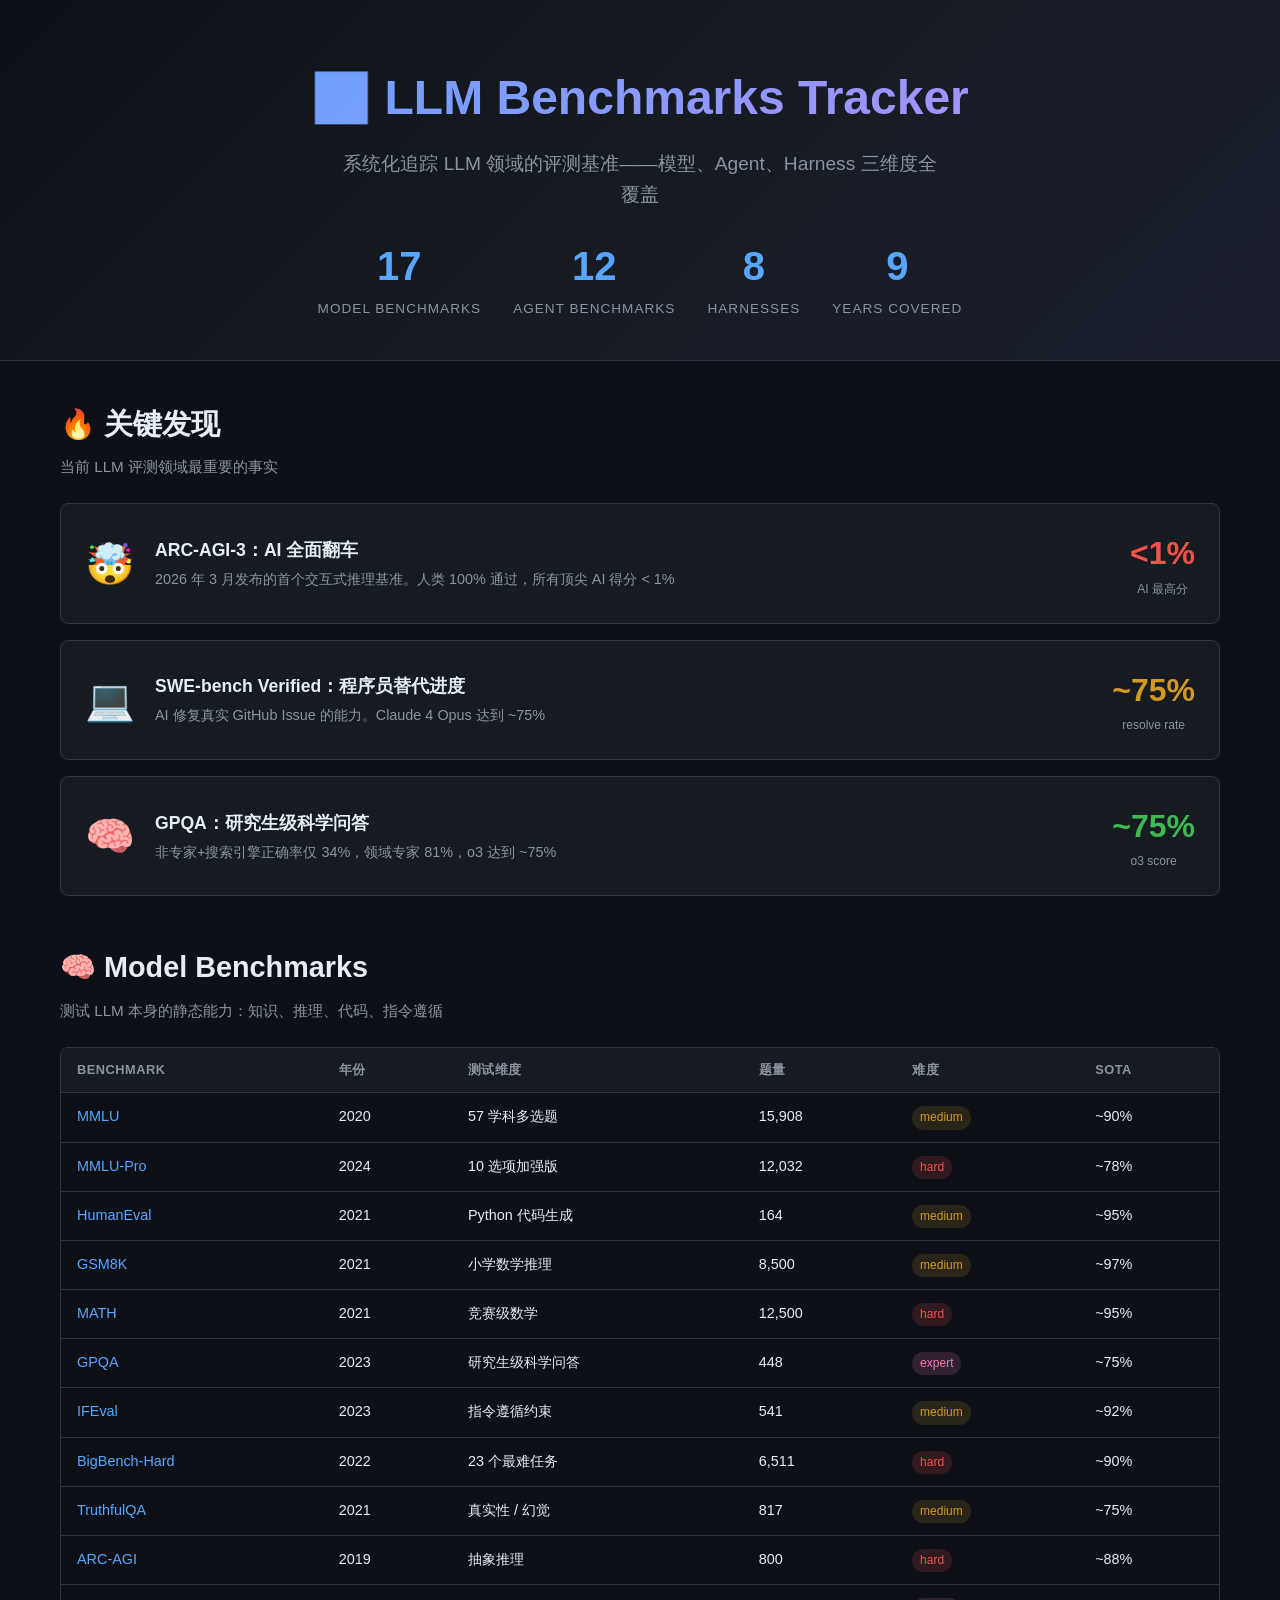
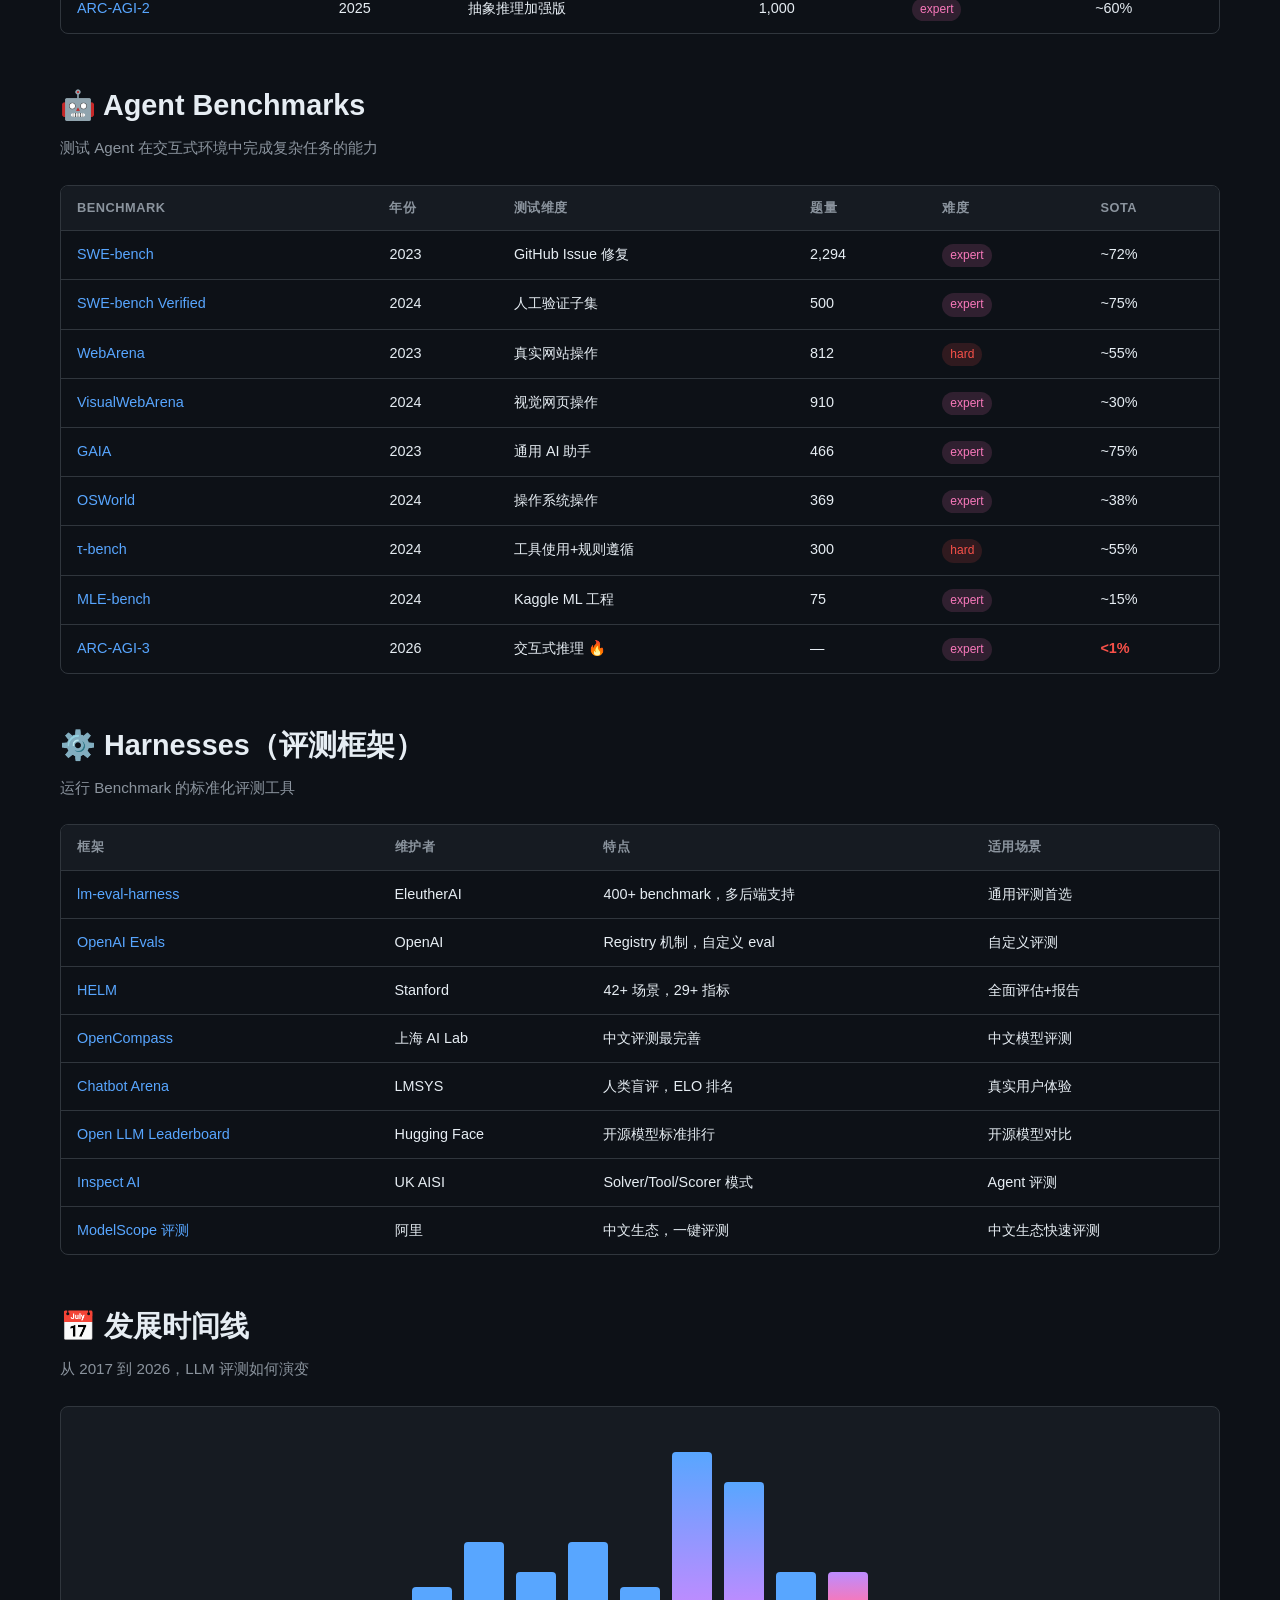
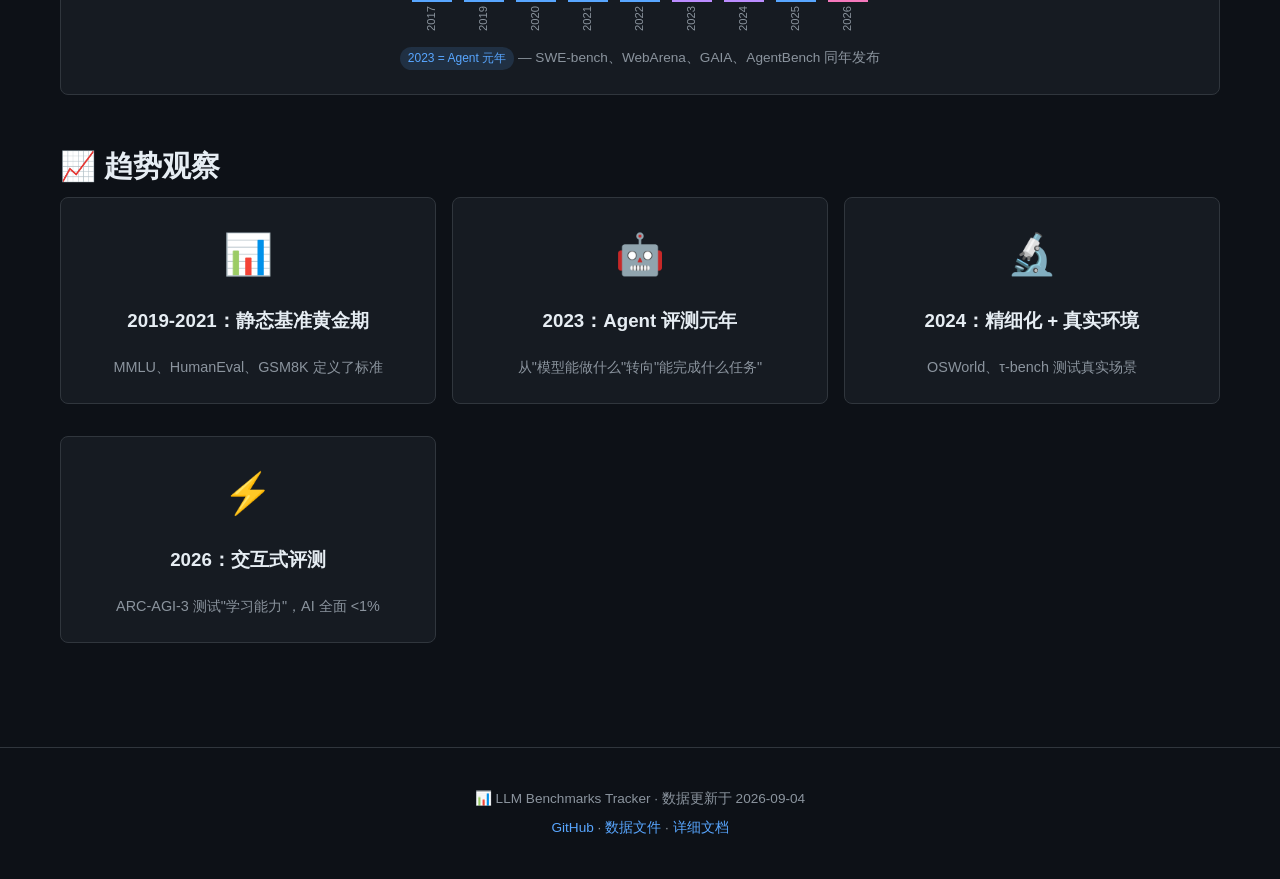
==== index.html @ 13a42ed9 "feat: add beautiful index.html with dark theme UI" ====
<!DOCTYPE html>
<html lang="zh-CN">
<head>
  <meta charset="UTF-8">
  <meta name="viewport" content="width=device-width, initial-scale=1.0">
  <title>LLM Benchmarks Tracker 📊</title>
  <style>
    :root {
      --bg: #0d1117;
      --card: #161b22;
      --border: #30363d;
      --text: #e6edf3;
      --text-secondary: #8b949e;
      --accent: #58a6ff;
      --green: #3fb950;
      --orange: #d29922;
      --red: #f85149;
      --purple: #bc8cff;
      --pink: #f778ba;
    }
    * { margin: 0; padding: 0; box-sizing: border-box; }
    body {
      font-family: -apple-system, BlinkMacSystemFont, 'Segoe UI', 'Noto Sans SC', sans-serif;
      background: var(--bg);
      color: var(--text);
      line-height: 1.6;
    }
    a { color: var(--accent); text-decoration: none; }
    a:hover { text-decoration: underline; }

    /* Header */
    .header {
      text-align: center;
      padding: 60px 20px 40px;
      background: linear-gradient(135deg, #0d1117 0%, #161b22 50%, #1a1e2e 100%);
      border-bottom: 1px solid var(--border);
    }
    .header h1 {
      font-size: 3rem;
      margin-bottom: 12px;
      background: linear-gradient(135deg, var(--accent), var(--purple));
      -webkit-background-clip: text;
      -webkit-text-fill-color: transparent;
    }
    .header p {
      font-size: 1.2rem;
      color: var(--text-secondary);
      max-width: 600px;
      margin: 0 auto 24px;
    }
    .stats-bar {
      display: flex;
      justify-content: center;
      gap: 32px;
      flex-wrap: wrap;
    }
    .stat {
      text-align: center;
    }
    .stat-num {
      font-size: 2.5rem;
      font-weight: 700;
      color: var(--accent);
    }
    .stat-label {
      font-size: 0.85rem;
      color: var(--text-secondary);
      text-transform: uppercase;
      letter-spacing: 1px;
    }

    /* Container */
    .container {
      max-width: 1200px;
      margin: 0 auto;
      padding: 40px 20px;
    }

    /* Section */
    .section {
      margin-bottom: 48px;
    }
    .section-title {
      font-size: 1.8rem;
      margin-bottom: 8px;
      display: flex;
      align-items: center;
      gap: 12px;
    }
    .section-desc {
      color: var(--text-secondary);
      margin-bottom: 24px;
      font-size: 0.95rem;
    }

    /* Table */
    .table-wrapper {
      overflow-x: auto;
      border-radius: 8px;
      border: 1px solid var(--border);
    }
    table {
      width: 100%;
      border-collapse: collapse;
      font-size: 0.9rem;
    }
    th {
      background: var(--card);
      padding: 12px 16px;
      text-align: left;
      font-weight: 600;
      color: var(--text-secondary);
      font-size: 0.8rem;
      text-transform: uppercase;
      letter-spacing: 0.5px;
      border-bottom: 1px solid var(--border);
      white-space: nowrap;
    }
    td {
      padding: 12px 16px;
      border-bottom: 1px solid var(--border);
      vertical-align: top;
    }
    tr:last-child td { border-bottom: none; }
    tr:hover td { background: rgba(88, 166, 255, 0.04); }

    /* Tags */
    .tag {
      display: inline-block;
      padding: 2px 8px;
      border-radius: 12px;
      font-size: 0.75rem;
      font-weight: 500;
    }
    .tag-model { background: rgba(88, 166, 255, 0.15); color: var(--accent); }
    .tag-agent { background: rgba(188, 140, 255, 0.15); color: var(--purple); }
    .tag-harness { background: rgba(63, 185, 80, 0.15); color: var(--green); }
    .tag-easy { background: rgba(63, 185, 80, 0.15); color: var(--green); }
    .tag-medium { background: rgba(210, 153, 34, 0.15); color: var(--orange); }
    .tag-hard { background: rgba(248, 81, 73, 0.15); color: var(--red); }
    .tag-expert { background: rgba(247, 120, 186, 0.15); color: var(--pink); }

    /* Timeline */
    .timeline {
      position: relative;
      padding-left: 40px;
    }
    .timeline::before {
      content: '';
      position: absolute;
      left: 16px;
      top: 0;
      bottom: 0;
      width: 2px;
      background: var(--border);
    }
    .timeline-year {
      position: relative;
      margin-bottom: 32px;
    }
    .timeline-year-label {
      position: absolute;
      left: -40px;
      width: 32px;
      height: 32px;
      background: var(--accent);
      border-radius: 50%;
      display: flex;
      align-items: center;
      justify-content: center;
      font-size: 0.7rem;
      font-weight: 700;
      color: var(--bg);
      z-index: 1;
    }
    .timeline-events {
      display: flex;
      flex-wrap: wrap;
      gap: 8px;
      margin-top: 8px;
    }
    .timeline-event {
      display: inline-flex;
      align-items: center;
      gap: 6px;
      padding: 4px 12px;
      background: var(--card);
      border: 1px solid var(--border);
      border-radius: 16px;
      font-size: 0.85rem;
      transition: border-color 0.2s;
    }
    .timeline-event:hover { border-color: var(--accent); }
    .timeline-event .dot {
      width: 8px;
      height: 8px;
      border-radius: 50%;
    }
    .dot-model { background: var(--accent); }
    .dot-agent { background: var(--purple); }
    .dot-harness { background: var(--green); }

    /* Highlight */
    .highlight-card {
      background: var(--card);
      border: 1px solid var(--border);
      border-radius: 8px;
      padding: 24px;
      margin-bottom: 16px;
      display: flex;
      align-items: center;
      gap: 20px;
    }
    .highlight-icon {
      font-size: 2.5rem;
      flex-shrink: 0;
    }
    .highlight-content h3 {
      font-size: 1.1rem;
      margin-bottom: 4px;
    }
    .highlight-content p {
      color: var(--text-secondary);
      font-size: 0.9rem;
    }
    .highlight-score {
      margin-left: auto;
      text-align: center;
      flex-shrink: 0;
    }
    .highlight-score .score {
      font-size: 2rem;
      font-weight: 700;
    }
    .highlight-score .label {
      font-size: 0.75rem;
      color: var(--text-secondary);
    }

    /* Chart placeholder */
    .chart-container {
      background: var(--card);
      border: 1px solid var(--border);
      border-radius: 8px;
      padding: 24px;
      text-align: center;
    }
    .bar-chart {
      display: flex;
      align-items: flex-end;
      justify-content: center;
      gap: 12px;
      height: 200px;
      padding-top: 20px;
    }
    .bar-group {
      display: flex;
      flex-direction: column;
      align-items: center;
      gap: 4px;
    }
    .bar {
      width: 40px;
      border-radius: 4px 4px 0 0;
      transition: height 0.6s ease;
    }
    .bar-label {
      font-size: 0.7rem;
      color: var(--text-secondary);
      writing-mode: vertical-rl;
      transform: rotate(180deg);
      max-height: 80px;
      overflow: hidden;
    }

    /* Footer */
    .footer {
      text-align: center;
      padding: 40px 20px;
      border-top: 1px solid var(--border);
      color: var(--text-secondary);
      font-size: 0.85rem;
    }

    /* Responsive */
    @media (max-width: 768px) {
      .header h1 { font-size: 2rem; }
      .stats-bar { gap: 16px; }
      .stat-num { font-size: 1.8rem; }
      .highlight-card { flex-direction: column; text-align: center; }
      .highlight-score { margin-left: 0; margin-top: 12px; }
      .bar-chart { height: 150px; }
      .bar { width: 28px; }
    }
  </style>
</head>
<body>

<div class="header">
  <h1>📊 LLM Benchmarks Tracker</h1>
  <p>系统化追踪 LLM 领域的评测基准——模型、Agent、Harness 三维度全覆盖</p>
  <div class="stats-bar">
    <div class="stat">
      <div class="stat-num">17</div>
      <div class="stat-label">Model Benchmarks</div>
    </div>
    <div class="stat">
      <div class="stat-num">12</div>
      <div class="stat-label">Agent Benchmarks</div>
    </div>
    <div class="stat">
      <div class="stat-num">8</div>
      <div class="stat-label">Harnesses</div>
    </div>
    <div class="stat">
      <div class="stat-num">9</div>
      <div class="stat-label">Years Covered</div>
    </div>
  </div>
</div>

<div class="container">

  <!-- Key Highlights -->
  <div class="section">
    <h2 class="section-title">🔥 关键发现</h2>
    <p class="section-desc">当前 LLM 评测领域最重要的事实</p>

    <div class="highlight-card">
      <div class="highlight-icon">🤯</div>
      <div class="highlight-content">
        <h3>ARC-AGI-3：AI 全面翻车</h3>
        <p>2026 年 3 月发布的首个交互式推理基准。人类 100% 通过，所有顶尖 AI 得分 < 1%</p>
      </div>
      <div class="highlight-score">
        <div class="score" style="color: var(--red)">&lt;1%</div>
        <div class="label">AI 最高分</div>
      </div>
    </div>

    <div class="highlight-card">
      <div class="highlight-icon">💻</div>
      <div class="highlight-content">
        <h3>SWE-bench Verified：程序员替代进度</h3>
        <p>AI 修复真实 GitHub Issue 的能力。Claude 4 Opus 达到 ~75%</p>
      </div>
      <div class="highlight-score">
        <div class="score" style="color: var(--orange)">~75%</div>
        <div class="label">resolve rate</div>
      </div>
    </div>

    <div class="highlight-card">
      <div class="highlight-icon">🧠</div>
      <div class="highlight-content">
        <h3>GPQA：研究生级科学问答</h3>
        <p>非专家+搜索引擎正确率仅 34%，领域专家 81%，o3 达到 ~75%</p>
      </div>
      <div class="highlight-score">
        <div class="score" style="color: var(--green)">~75%</div>
        <div class="label">o3 score</div>
      </div>
    </div>
  </div>

  <!-- Model Benchmarks -->
  <div class="section">
    <h2 class="section-title">🧠 Model Benchmarks</h2>
    <p class="section-desc">测试 LLM 本身的静态能力：知识、推理、代码、指令遵循</p>
    <div class="table-wrapper">
      <table>
        <thead>
          <tr>
            <th>Benchmark</th>
            <th>年份</th>
            <th>测试维度</th>
            <th>题量</th>
            <th>难度</th>
            <th>SOTA</th>
          </tr>
        </thead>
        <tbody>
          <tr>
            <td><a href="https://arxiv.org/abs/2009.03300">MMLU</a></td>
            <td>2020</td>
            <td>57 学科多选题</td>
            <td>15,908</td>
            <td><span class="tag tag-medium">medium</span></td>
            <td>~90%</td>
          </tr>
          <tr>
            <td><a href="https://arxiv.org/abs/2406.01574">MMLU-Pro</a></td>
            <td>2024</td>
            <td>10 选项加强版</td>
            <td>12,032</td>
            <td><span class="tag tag-hard">hard</span></td>
            <td>~78%</td>
          </tr>
          <tr>
            <td><a href="https://arxiv.org/abs/2107.03374">HumanEval</a></td>
            <td>2021</td>
            <td>Python 代码生成</td>
            <td>164</td>
            <td><span class="tag tag-medium">medium</span></td>
            <td>~95%</td>
          </tr>
          <tr>
            <td><a href="https://arxiv.org/abs/2110.14168">GSM8K</a></td>
            <td>2021</td>
            <td>小学数学推理</td>
            <td>8,500</td>
            <td><span class="tag tag-medium">medium</span></td>
            <td>~97%</td>
          </tr>
          <tr>
            <td><a href="https://arxiv.org/abs/2103.03874">MATH</a></td>
            <td>2021</td>
            <td>竞赛级数学</td>
            <td>12,500</td>
            <td><span class="tag tag-hard">hard</span></td>
            <td>~95%</td>
          </tr>
          <tr>
            <td><a href="https://arxiv.org/abs/2311.12022">GPQA</a></td>
            <td>2023</td>
            <td>研究生级科学问答</td>
            <td>448</td>
            <td><span class="tag tag-expert">expert</span></td>
            <td>~75%</td>
          </tr>
          <tr>
            <td><a href="https://arxiv.org/abs/2311.07911">IFEval</a></td>
            <td>2023</td>
            <td>指令遵循约束</td>
            <td>541</td>
            <td><span class="tag tag-medium">medium</span></td>
            <td>~92%</td>
          </tr>
          <tr>
            <td><a href="https://arxiv.org/abs/2304.05128">BigBench-Hard</a></td>
            <td>2022</td>
            <td>23 个最难任务</td>
            <td>6,511</td>
            <td><span class="tag tag-hard">hard</span></td>
            <td>~90%</td>
          </tr>
          <tr>
            <td><a href="https://arxiv.org/abs/2109.07958">TruthfulQA</a></td>
            <td>2021</td>
            <td>真实性 / 幻觉</td>
            <td>817</td>
            <td><span class="tag tag-medium">medium</span></td>
            <td>~75%</td>
          </tr>
          <tr>
            <td><a href="https://arxiv.org/abs/1911.01547">ARC-AGI</a></td>
            <td>2019</td>
            <td>抽象推理</td>
            <td>800</td>
            <td><span class="tag tag-hard">hard</span></td>
            <td>~88%</td>
          </tr>
          <tr>
            <td><a href="https://arcprize.org/arc-agi/2">ARC-AGI-2</a></td>
            <td>2025</td>
            <td>抽象推理加强版</td>
            <td>1,000</td>
            <td><span class="tag tag-expert">expert</span></td>
            <td>~60%</td>
          </tr>
        </tbody>
      </table>
    </div>
  </div>

  <!-- Agent Benchmarks -->
  <div class="section">
    <h2 class="section-title">🤖 Agent Benchmarks</h2>
    <p class="section-desc">测试 Agent 在交互式环境中完成复杂任务的能力</p>
    <div class="table-wrapper">
      <table>
        <thead>
          <tr>
            <th>Benchmark</th>
            <th>年份</th>
            <th>测试维度</th>
            <th>题量</th>
            <th>难度</th>
            <th>SOTA</th>
          </tr>
        </thead>
        <tbody>
          <tr>
            <td><a href="https://www.swebench.com">SWE-bench</a></td>
            <td>2023</td>
            <td>GitHub Issue 修复</td>
            <td>2,294</td>
            <td><span class="tag tag-expert">expert</span></td>
            <td>~72%</td>
          </tr>
          <tr>
            <td><a href="https://openai.com/index/introducing-swe-bench-verified">SWE-bench Verified</a></td>
            <td>2024</td>
            <td>人工验证子集</td>
            <td>500</td>
            <td><span class="tag tag-expert">expert</span></td>
            <td>~75%</td>
          </tr>
          <tr>
            <td><a href="https://webarena.dev">WebArena</a></td>
            <td>2023</td>
            <td>真实网站操作</td>
            <td>812</td>
            <td><span class="tag tag-hard">hard</span></td>
            <td>~55%</td>
          </tr>
          <tr>
            <td><a href="https://visualwebarena.github.io">VisualWebArena</a></td>
            <td>2024</td>
            <td>视觉网页操作</td>
            <td>910</td>
            <td><span class="tag tag-expert">expert</span></td>
            <td>~30%</td>
          </tr>
          <tr>
            <td><a href="https://huggingface.co/spaces/gaia-benchmark/leaderboard">GAIA</a></td>
            <td>2023</td>
            <td>通用 AI 助手</td>
            <td>466</td>
            <td><span class="tag tag-expert">expert</span></td>
            <td>~75%</td>
          </tr>
          <tr>
            <td><a href="https://os-world.github.io">OSWorld</a></td>
            <td>2024</td>
            <td>操作系统操作</td>
            <td>369</td>
            <td><span class="tag tag-expert">expert</span></td>
            <td>~38%</td>
          </tr>
          <tr>
            <td><a href="https://arxiv.org/abs/2406.12045">τ-bench</a></td>
            <td>2024</td>
            <td>工具使用+规则遵循</td>
            <td>300</td>
            <td><span class="tag tag-hard">hard</span></td>
            <td>~55%</td>
          </tr>
          <tr>
            <td><a href="https://arxiv.org/abs/2410.07095">MLE-bench</a></td>
            <td>2024</td>
            <td>Kaggle ML 工程</td>
            <td>75</td>
            <td><span class="tag tag-expert">expert</span></td>
            <td>~15%</td>
          </tr>
          <tr>
            <td><a href="https://arcprize.org/arc-agi/3">ARC-AGI-3</a></td>
            <td>2026</td>
            <td>交互式推理 🔥</td>
            <td>—</td>
            <td><span class="tag tag-expert">expert</span></td>
            <td style="color: var(--red); font-weight: 700">&lt;1%</td>
          </tr>
        </tbody>
      </table>
    </div>
  </div>

  <!-- Harnesses -->
  <div class="section">
    <h2 class="section-title">⚙️ Harnesses（评测框架）</h2>
    <p class="section-desc">运行 Benchmark 的标准化评测工具</p>
    <div class="table-wrapper">
      <table>
        <thead>
          <tr>
            <th>框架</th>
            <th>维护者</th>
            <th>特点</th>
            <th>适用场景</th>
          </tr>
        </thead>
        <tbody>
          <tr>
            <td><a href="https://github.com/EleutherAI/lm-evaluation-harness">lm-eval-harness</a></td>
            <td>EleutherAI</td>
            <td>400+ benchmark，多后端支持</td>
            <td>通用评测首选</td>
          </tr>
          <tr>
            <td><a href="https://github.com/openai/evals">OpenAI Evals</a></td>
            <td>OpenAI</td>
            <td>Registry 机制，自定义 eval</td>
            <td>自定义评测</td>
          </tr>
          <tr>
            <td><a href="https://crfm.stanford.edu/helm">HELM</a></td>
            <td>Stanford</td>
            <td>42+ 场景，29+ 指标</td>
            <td>全面评估+报告</td>
          </tr>
          <tr>
            <td><a href="https://opencompass.org.cn">OpenCompass</a></td>
            <td>上海 AI Lab</td>
            <td>中文评测最完善</td>
            <td>中文模型评测</td>
          </tr>
          <tr>
            <td><a href="https://chat.lmsys.org">Chatbot Arena</a></td>
            <td>LMSYS</td>
            <td>人类盲评，ELO 排名</td>
            <td>真实用户体验</td>
          </tr>
          <tr>
            <td><a href="https://huggingface.co/spaces/open-llm-leaderboard">Open LLM Leaderboard</a></td>
            <td>Hugging Face</td>
            <td>开源模型标准排行</td>
            <td>开源模型对比</td>
          </tr>
          <tr>
            <td><a href="https://github.com/UKGovernmentBEIS/inspect_ai">Inspect AI</a></td>
            <td>UK AISI</td>
            <td>Solver/Tool/Scorer 模式</td>
            <td>Agent 评测</td>
          </tr>
          <tr>
            <td><a href="https://modelscope.cn">ModelScope 评测</a></td>
            <td>阿里</td>
            <td>中文生态，一键评测</td>
            <td>中文生态快速评测</td>
          </tr>
        </tbody>
      </table>
    </div>
  </div>

  <!-- Timeline -->
  <div class="section">
    <h2 class="section-title">📅 发展时间线</h2>
    <p class="section-desc">从 2017 到 2026，LLM 评测如何演变</p>
    <div class="chart-container">
      <div class="bar-chart">
        <div class="bar-group">
          <div class="bar" style="height: 15px; background: var(--accent)"></div>
          <div class="bar-label">2017</div>
        </div>
        <div class="bar-group">
          <div class="bar" style="height: 60px; background: var(--accent)"></div>
          <div class="bar-label">2019</div>
        </div>
        <div class="bar-group">
          <div class="bar" style="height: 30px; background: var(--accent)"></div>
          <div class="bar-label">2020</div>
        </div>
        <div class="bar-group">
          <div class="bar" style="height: 60px; background: var(--accent)"></div>
          <div class="bar-label">2021</div>
        </div>
        <div class="bar-group">
          <div class="bar" style="height: 15px; background: var(--accent)"></div>
          <div class="bar-label">2022</div>
        </div>
        <div class="bar-group">
          <div class="bar" style="height: 150px; background: linear-gradient(var(--accent), var(--purple))"></div>
          <div class="bar-label">2023</div>
        </div>
        <div class="bar-group">
          <div class="bar" style="height: 120px; background: linear-gradient(var(--accent), var(--purple))"></div>
          <div class="bar-label">2024</div>
        </div>
        <div class="bar-group">
          <div class="bar" style="height: 30px; background: var(--accent)"></div>
          <div class="bar-label">2025</div>
        </div>
        <div class="bar-group">
          <div class="bar" style="height: 30px; background: linear-gradient(var(--purple), var(--pink))"></div>
          <div class="bar-label">2026</div>
        </div>
      </div>
      <p style="margin-top: 16px; color: var(--text-secondary); font-size: 0.85rem;">
        <span class="tag tag-model">2023 = Agent 元年</span> — SWE-bench、WebArena、GAIA、AgentBench 同年发布
      </p>
    </div>
  </div>

  <!-- Trend -->
  <div class="section">
    <h2 class="section-title">📈 趋势观察</h2>
    <div style="display: grid; grid-template-columns: repeat(auto-fit, minmax(280px, 1fr)); gap: 16px;">
      <div class="highlight-card" style="flex-direction: column; text-align: center;">
        <div class="highlight-icon">📊</div>
        <h3>2019-2021：静态基准黄金期</h3>
        <p style="color: var(--text-secondary); font-size: 0.9rem;">MMLU、HumanEval、GSM8K 定义了标准</p>
      </div>
      <div class="highlight-card" style="flex-direction: column; text-align: center;">
        <div class="highlight-icon">🤖</div>
        <h3>2023：Agent 评测元年</h3>
        <p style="color: var(--text-secondary); font-size: 0.9rem;">从"模型能做什么"转向"能完成什么任务"</p>
      </div>
      <div class="highlight-card" style="flex-direction: column; text-align: center;">
        <div class="highlight-icon">🔬</div>
        <h3>2024：精细化 + 真实环境</h3>
        <p style="color: var(--text-secondary); font-size: 0.9rem;">OSWorld、τ-bench 测试真实场景</p>
      </div>
      <div class="highlight-card" style="flex-direction: column; text-align: center;">
        <div class="highlight-icon">⚡</div>
        <h3>2026：交互式评测</h3>
        <p style="color: var(--text-secondary); font-size: 0.9rem;">ARC-AGI-3 测试"学习能力"，AI 全面 &lt;1%</p>
      </div>
    </div>
  </div>

</div>

<div class="footer">
  <p>📊 LLM Benchmarks Tracker · 数据更新于 2026-09-04</p>
  <p style="margin-top: 8px;">
    <a href="https://github.com/alloevil/llm-benchmarks-tracker">GitHub</a> ·
    <a href="https://github.com/alloevil/llm-benchmarks-tracker/tree/main/data">数据文件</a> ·
    <a href="https://github.com/alloevil/llm-benchmarks-tracker/tree/main/docs">详细文档</a>
  </p>
</div>

</body>
</html>
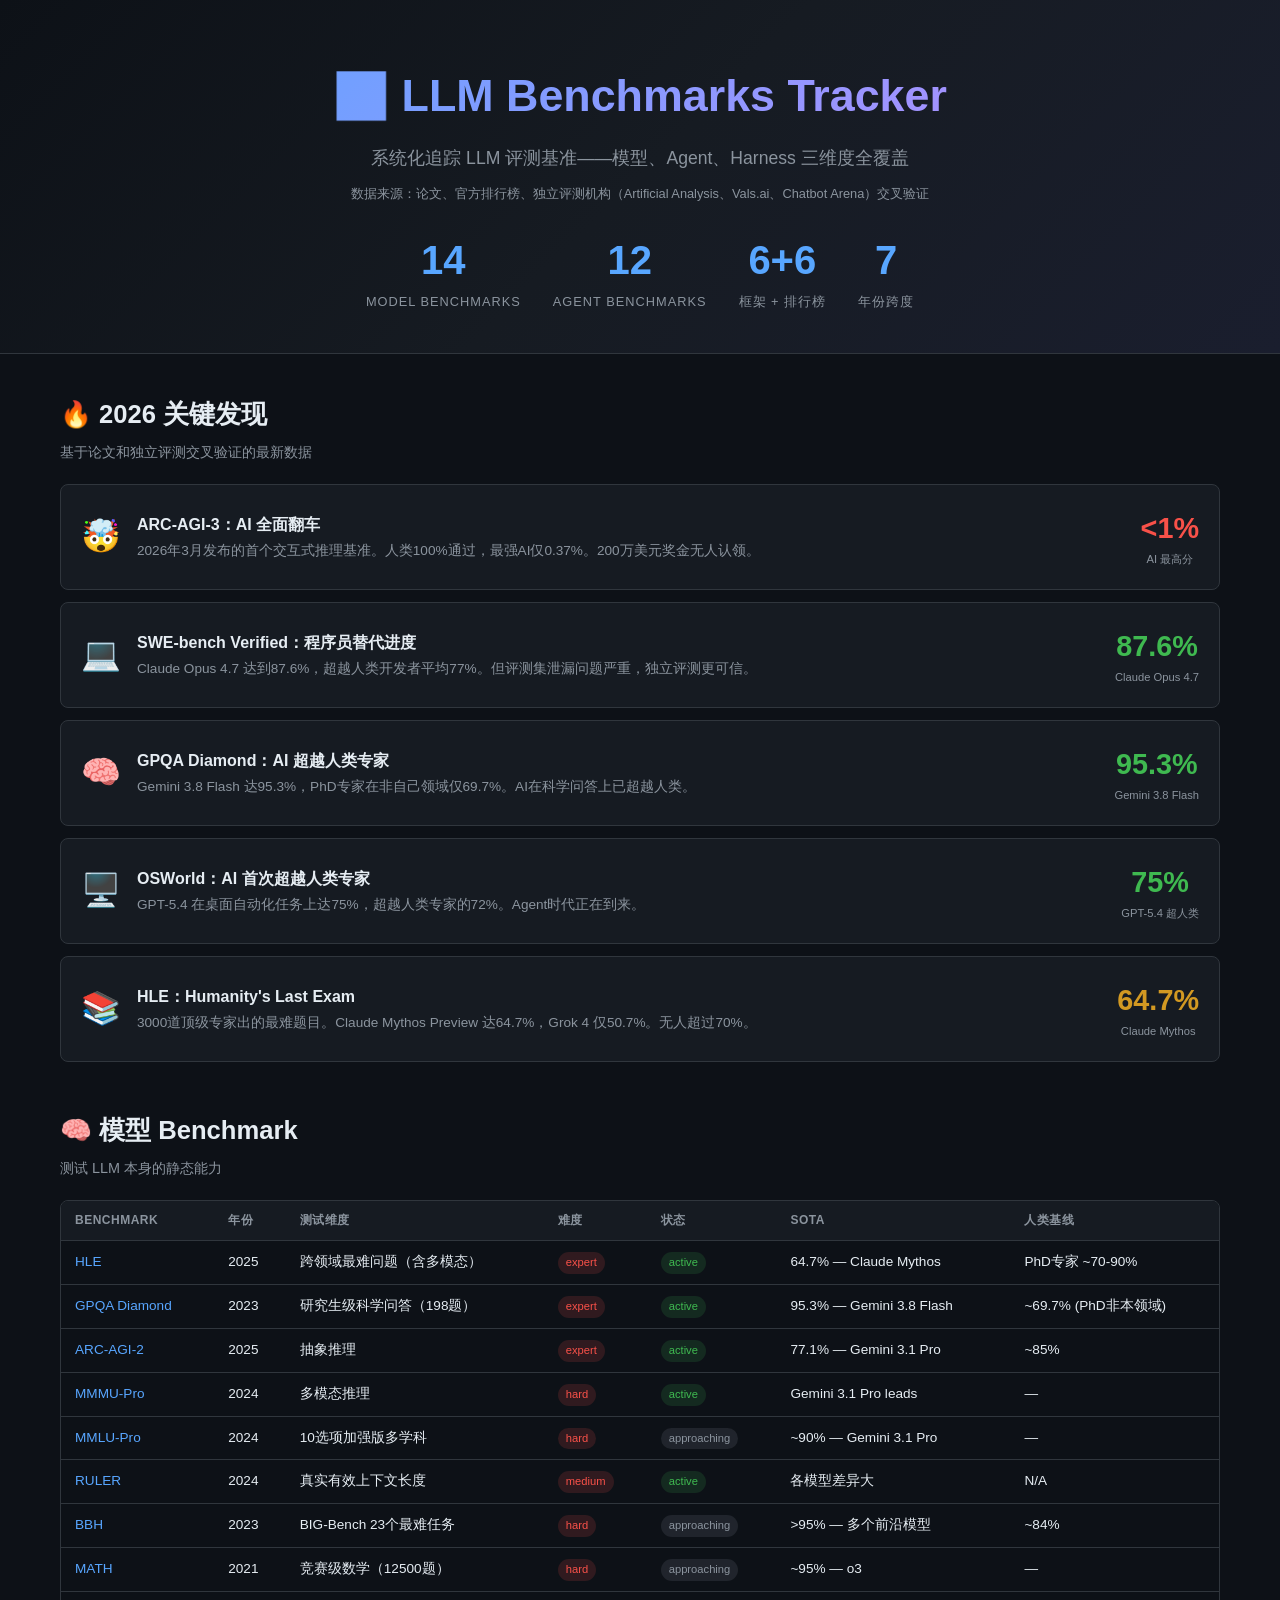
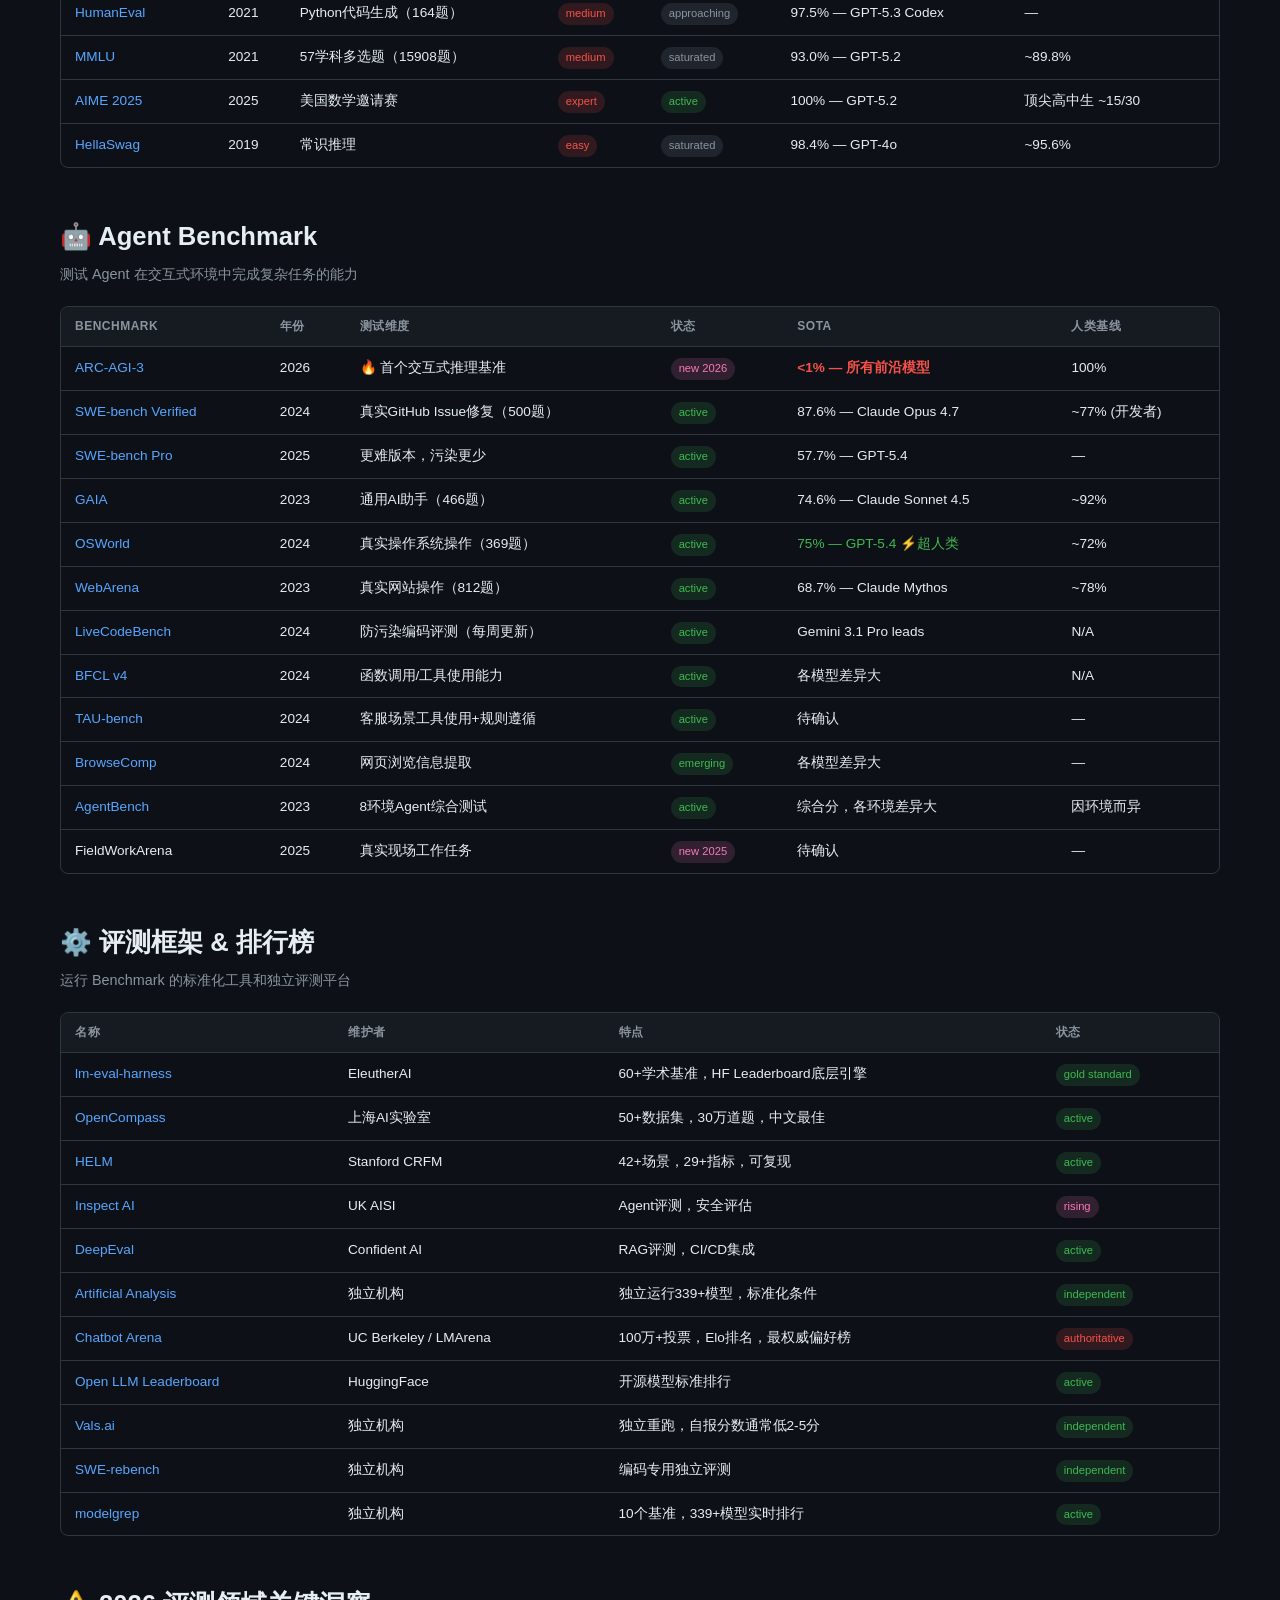
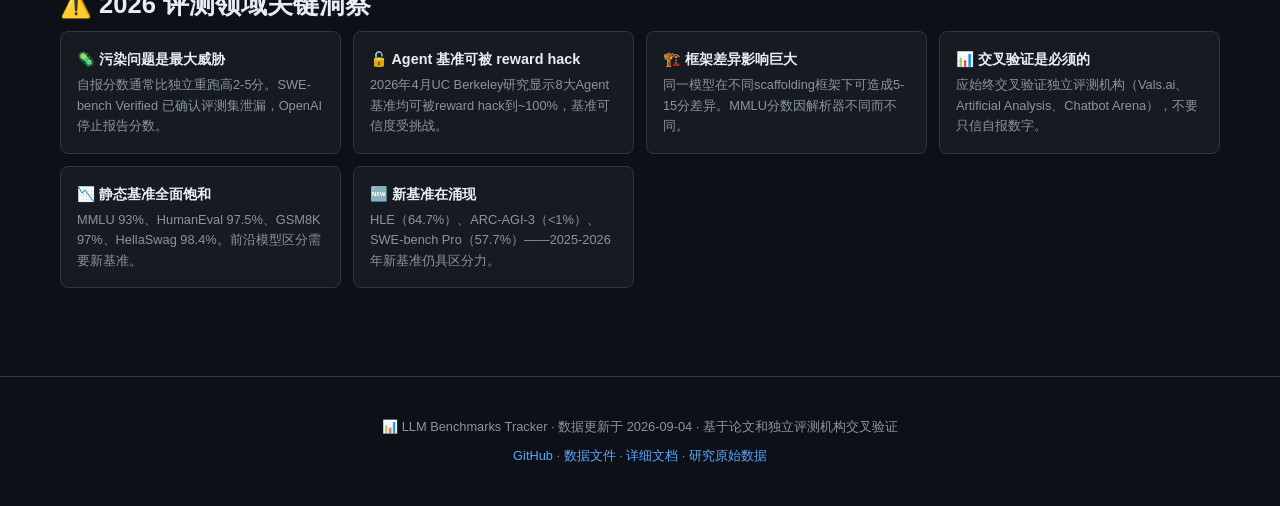
==== commit 17da1b81: "update: index.html" ====
--- a/index.html
+++ b/index.html
@@ -6,291 +6,59 @@
   <title>LLM Benchmarks Tracker 📊</title>
   <style>
     :root {
-      --bg: #0d1117;
-      --card: #161b22;
-      --border: #30363d;
-      --text: #e6edf3;
-      --text-secondary: #8b949e;
-      --accent: #58a6ff;
-      --green: #3fb950;
-      --orange: #d29922;
-      --red: #f85149;
-      --purple: #bc8cff;
-      --pink: #f778ba;
+      --bg: #0d1117; --card: #161b22; --border: #30363d;
+      --text: #e6edf3; --text2: #8b949e;
+      --blue: #58a6ff; --green: #3fb950; --orange: #d29922;
+      --red: #f85149; --purple: #bc8cff; --pink: #f778ba;
     }
     * { margin: 0; padding: 0; box-sizing: border-box; }
-    body {
-      font-family: -apple-system, BlinkMacSystemFont, 'Segoe UI', 'Noto Sans SC', sans-serif;
-      background: var(--bg);
-      color: var(--text);
-      line-height: 1.6;
-    }
-    a { color: var(--accent); text-decoration: none; }
+    body { font-family: -apple-system, BlinkMacSystemFont, 'Segoe UI', 'Noto Sans SC', sans-serif; background: var(--bg); color: var(--text); line-height: 1.6; }
+    a { color: var(--blue); text-decoration: none; }
     a:hover { text-decoration: underline; }
-
-    /* Header */
-    .header {
-      text-align: center;
-      padding: 60px 20px 40px;
-      background: linear-gradient(135deg, #0d1117 0%, #161b22 50%, #1a1e2e 100%);
-      border-bottom: 1px solid var(--border);
-    }
-    .header h1 {
-      font-size: 3rem;
-      margin-bottom: 12px;
-      background: linear-gradient(135deg, var(--accent), var(--purple));
-      -webkit-background-clip: text;
-      -webkit-text-fill-color: transparent;
-    }
-    .header p {
-      font-size: 1.2rem;
-      color: var(--text-secondary);
-      max-width: 600px;
-      margin: 0 auto 24px;
-    }
-    .stats-bar {
-      display: flex;
-      justify-content: center;
-      gap: 32px;
-      flex-wrap: wrap;
-    }
-    .stat {
-      text-align: center;
-    }
-    .stat-num {
-      font-size: 2.5rem;
-      font-weight: 700;
-      color: var(--accent);
-    }
-    .stat-label {
-      font-size: 0.85rem;
-      color: var(--text-secondary);
-      text-transform: uppercase;
-      letter-spacing: 1px;
-    }
-
-    /* Container */
-    .container {
-      max-width: 1200px;
-      margin: 0 auto;
-      padding: 40px 20px;
-    }
-
-    /* Section */
-    .section {
-      margin-bottom: 48px;
-    }
-    .section-title {
-      font-size: 1.8rem;
-      margin-bottom: 8px;
-      display: flex;
-      align-items: center;
-      gap: 12px;
-    }
-    .section-desc {
-      color: var(--text-secondary);
-      margin-bottom: 24px;
-      font-size: 0.95rem;
-    }
-
-    /* Table */
-    .table-wrapper {
-      overflow-x: auto;
-      border-radius: 8px;
-      border: 1px solid var(--border);
-    }
-    table {
-      width: 100%;
-      border-collapse: collapse;
-      font-size: 0.9rem;
-    }
-    th {
-      background: var(--card);
-      padding: 12px 16px;
-      text-align: left;
-      font-weight: 600;
-      color: var(--text-secondary);
-      font-size: 0.8rem;
-      text-transform: uppercase;
-      letter-spacing: 0.5px;
-      border-bottom: 1px solid var(--border);
-      white-space: nowrap;
-    }
-    td {
-      padding: 12px 16px;
-      border-bottom: 1px solid var(--border);
-      vertical-align: top;
-    }
+    .header { text-align: center; padding: 60px 20px 40px; background: linear-gradient(135deg, #0d1117, #161b22, #1a1e2e); border-bottom: 1px solid var(--border); }
+    .header h1 { font-size: 2.8rem; margin-bottom: 12px; background: linear-gradient(135deg, var(--blue), var(--purple)); -webkit-background-clip: text; -webkit-text-fill-color: transparent; }
+    .header p { font-size: 1.1rem; color: var(--text2); max-width: 700px; margin: 0 auto 8px; }
+    .header .source { font-size: 0.8rem; color: var(--text2); margin-top: 12px; }
+    .stats-bar { display: flex; justify-content: center; gap: 32px; flex-wrap: wrap; margin-top: 24px; }
+    .stat { text-align: center; }
+    .stat-num { font-size: 2.5rem; font-weight: 700; color: var(--blue); }
+    .stat-label { font-size: 0.8rem; color: var(--text2); text-transform: uppercase; letter-spacing: 1px; }
+    .container { max-width: 1200px; margin: 0 auto; padding: 40px 20px; }
+    .section { margin-bottom: 48px; }
+    .section-title { font-size: 1.6rem; margin-bottom: 6px; }
+    .section-desc { color: var(--text2); margin-bottom: 20px; font-size: 0.9rem; }
+    .table-wrap { overflow-x: auto; border-radius: 8px; border: 1px solid var(--border); }
+    table { width: 100%; border-collapse: collapse; font-size: 0.85rem; }
+    th { background: var(--card); padding: 10px 14px; text-align: left; font-weight: 600; color: var(--text2); font-size: 0.75rem; text-transform: uppercase; letter-spacing: 0.5px; border-bottom: 1px solid var(--border); white-space: nowrap; }
+    td { padding: 10px 14px; border-bottom: 1px solid var(--border); vertical-align: top; }
     tr:last-child td { border-bottom: none; }
-    tr:hover td { background: rgba(88, 166, 255, 0.04); }
-
-    /* Tags */
-    .tag {
-      display: inline-block;
-      padding: 2px 8px;
-      border-radius: 12px;
-      font-size: 0.75rem;
-      font-weight: 500;
-    }
-    .tag-model { background: rgba(88, 166, 255, 0.15); color: var(--accent); }
-    .tag-agent { background: rgba(188, 140, 255, 0.15); color: var(--purple); }
-    .tag-harness { background: rgba(63, 185, 80, 0.15); color: var(--green); }
-    .tag-easy { background: rgba(63, 185, 80, 0.15); color: var(--green); }
-    .tag-medium { background: rgba(210, 153, 34, 0.15); color: var(--orange); }
-    .tag-hard { background: rgba(248, 81, 73, 0.15); color: var(--red); }
-    .tag-expert { background: rgba(247, 120, 186, 0.15); color: var(--pink); }
-
-    /* Timeline */
-    .timeline {
-      position: relative;
-      padding-left: 40px;
-    }
-    .timeline::before {
-      content: '';
-      position: absolute;
-      left: 16px;
-      top: 0;
-      bottom: 0;
-      width: 2px;
-      background: var(--border);
-    }
-    .timeline-year {
-      position: relative;
-      margin-bottom: 32px;
-    }
-    .timeline-year-label {
-      position: absolute;
-      left: -40px;
-      width: 32px;
-      height: 32px;
-      background: var(--accent);
-      border-radius: 50%;
-      display: flex;
-      align-items: center;
-      justify-content: center;
-      font-size: 0.7rem;
-      font-weight: 700;
-      color: var(--bg);
-      z-index: 1;
-    }
-    .timeline-events {
-      display: flex;
-      flex-wrap: wrap;
-      gap: 8px;
-      margin-top: 8px;
-    }
-    .timeline-event {
-      display: inline-flex;
-      align-items: center;
-      gap: 6px;
-      padding: 4px 12px;
-      background: var(--card);
-      border: 1px solid var(--border);
-      border-radius: 16px;
-      font-size: 0.85rem;
-      transition: border-color 0.2s;
-    }
-    .timeline-event:hover { border-color: var(--accent); }
-    .timeline-event .dot {
-      width: 8px;
-      height: 8px;
-      border-radius: 50%;
-    }
-    .dot-model { background: var(--accent); }
-    .dot-agent { background: var(--purple); }
-    .dot-harness { background: var(--green); }
-
-    /* Highlight */
-    .highlight-card {
-      background: var(--card);
-      border: 1px solid var(--border);
-      border-radius: 8px;
-      padding: 24px;
-      margin-bottom: 16px;
-      display: flex;
-      align-items: center;
-      gap: 20px;
-    }
-    .highlight-icon {
-      font-size: 2.5rem;
-      flex-shrink: 0;
-    }
-    .highlight-content h3 {
-      font-size: 1.1rem;
-      margin-bottom: 4px;
-    }
-    .highlight-content p {
-      color: var(--text-secondary);
-      font-size: 0.9rem;
-    }
-    .highlight-score {
-      margin-left: auto;
-      text-align: center;
-      flex-shrink: 0;
-    }
-    .highlight-score .score {
-      font-size: 2rem;
-      font-weight: 700;
-    }
-    .highlight-score .label {
-      font-size: 0.75rem;
-      color: var(--text-secondary);
-    }
-
-    /* Chart placeholder */
-    .chart-container {
-      background: var(--card);
-      border: 1px solid var(--border);
-      border-radius: 8px;
-      padding: 24px;
-      text-align: center;
-    }
-    .bar-chart {
-      display: flex;
-      align-items: flex-end;
-      justify-content: center;
-      gap: 12px;
-      height: 200px;
-      padding-top: 20px;
-    }
-    .bar-group {
-      display: flex;
-      flex-direction: column;
-      align-items: center;
-      gap: 4px;
-    }
-    .bar {
-      width: 40px;
-      border-radius: 4px 4px 0 0;
-      transition: height 0.6s ease;
-    }
-    .bar-label {
-      font-size: 0.7rem;
-      color: var(--text-secondary);
-      writing-mode: vertical-rl;
-      transform: rotate(180deg);
-      max-height: 80px;
-      overflow: hidden;
-    }
-
-    /* Footer */
-    .footer {
-      text-align: center;
-      padding: 40px 20px;
-      border-top: 1px solid var(--border);
-      color: var(--text-secondary);
-      font-size: 0.85rem;
-    }
-
-    /* Responsive */
+    tr:hover td { background: rgba(88,166,255,0.04); }
+    .tag { display: inline-block; padding: 2px 8px; border-radius: 12px; font-size: 0.7rem; font-weight: 500; white-space: nowrap; }
+    .tag-model { background: rgba(88,166,255,0.15); color: var(--blue); }
+    .tag-agent { background: rgba(188,140,255,0.15); color: var(--purple); }
+    .tag-harness { background: rgba(63,185,80,0.15); color: var(--green); }
+    .tag-saturated { background: rgba(139,148,158,0.15); color: var(--text2); }
+    .tag-active { background: rgba(63,185,80,0.15); color: var(--green); }
+    .tag-frontier { background: rgba(248,81,73,0.15); color: var(--red); }
+    .tag-new { background: rgba(247,120,186,0.15); color: var(--pink); }
+    .highlight-card { background: var(--card); border: 1px solid var(--border); border-radius: 8px; padding: 20px; margin-bottom: 12px; display: flex; align-items: center; gap: 16px; }
+    .highlight-icon { font-size: 2rem; flex-shrink: 0; }
+    .highlight-content h3 { font-size: 1rem; margin-bottom: 2px; }
+    .highlight-content p { color: var(--text2); font-size: 0.85rem; }
+    .highlight-score { margin-left: auto; text-align: center; flex-shrink: 0; }
+    .highlight-score .score { font-size: 1.8rem; font-weight: 700; }
+    .highlight-score .label { font-size: 0.7rem; color: var(--text2); }
+    .insight-grid { display: grid; grid-template-columns: repeat(auto-fit, minmax(280px, 1fr)); gap: 12px; }
+    .insight-card { background: var(--card); border: 1px solid var(--border); border-radius: 8px; padding: 16px; }
+    .insight-card h4 { font-size: 0.9rem; margin-bottom: 4px; }
+    .insight-card p { color: var(--text2); font-size: 0.8rem; }
+    .footer { text-align: center; padding: 40px 20px; border-top: 1px solid var(--border); color: var(--text2); font-size: 0.8rem; }
     @media (max-width: 768px) {
-      .header h1 { font-size: 2rem; }
+      .header h1 { font-size: 1.8rem; }
       .stats-bar { gap: 16px; }
       .stat-num { font-size: 1.8rem; }
       .highlight-card { flex-direction: column; text-align: center; }
-      .highlight-score { margin-left: 0; margin-top: 12px; }
-      .bar-chart { height: 150px; }
-      .bar { width: 28px; }
+      .highlight-score { margin-left: 0; margin-top: 8px; }
     }
   </style>
 </head>
@@ -298,24 +66,13 @@
 
 <div class="header">
   <h1>📊 LLM Benchmarks Tracker</h1>
-  <p>系统化追踪 LLM 领域的评测基准——模型、Agent、Harness 三维度全覆盖</p>
+  <p>系统化追踪 LLM 评测基准——模型、Agent、Harness 三维度全覆盖</p>
+  <p class="source">数据来源：论文、官方排行榜、独立评测机构（Artificial Analysis、Vals.ai、Chatbot Arena）交叉验证</p>
   <div class="stats-bar">
-    <div class="stat">
-      <div class="stat-num">17</div>
-      <div class="stat-label">Model Benchmarks</div>
-    </div>
-    <div class="stat">
-      <div class="stat-num">12</div>
-      <div class="stat-label">Agent Benchmarks</div>
-    </div>
-    <div class="stat">
-      <div class="stat-num">8</div>
-      <div class="stat-label">Harnesses</div>
-    </div>
-    <div class="stat">
-      <div class="stat-num">9</div>
-      <div class="stat-label">Years Covered</div>
-    </div>
+    <div class="stat"><div class="stat-num">14</div><div class="stat-label">Model Benchmarks</div></div>
+    <div class="stat"><div class="stat-num">12</div><div class="stat-label">Agent Benchmarks</div></div>
+    <div class="stat"><div class="stat-num">6+6</div><div class="stat-label">框架 + 排行榜</div></div>
+    <div class="stat"><div class="stat-num">7</div><div class="stat-label">年份跨度</div></div>
   </div>
 </div>
 
@@ -323,150 +80,146 @@
 
   <!-- Key Highlights -->
   <div class="section">
-    <h2 class="section-title">🔥 关键发现</h2>
-    <p class="section-desc">当前 LLM 评测领域最重要的事实</p>
+    <h2 class="section-title">🔥 2026 关键发现</h2>
+    <p class="section-desc">基于论文和独立评测交叉验证的最新数据</p>
 
     <div class="highlight-card">
       <div class="highlight-icon">🤯</div>
       <div class="highlight-content">
         <h3>ARC-AGI-3：AI 全面翻车</h3>
-        <p>2026 年 3 月发布的首个交互式推理基准。人类 100% 通过，所有顶尖 AI 得分 < 1%</p>
-      </div>
-      <div class="highlight-score">
-        <div class="score" style="color: var(--red)">&lt;1%</div>
-        <div class="label">AI 最高分</div>
-      </div>
+        <p>2026年3月发布的首个交互式推理基准。人类100%通过，最强AI仅0.37%。200万美元奖金无人认领。</p>
+      </div>
+      <div class="highlight-score"><div class="score" style="color:var(--red)">&lt;1%</div><div class="label">AI 最高分</div></div>
     </div>
 
     <div class="highlight-card">
       <div class="highlight-icon">💻</div>
       <div class="highlight-content">
         <h3>SWE-bench Verified：程序员替代进度</h3>
-        <p>AI 修复真实 GitHub Issue 的能力。Claude 4 Opus 达到 ~75%</p>
-      </div>
-      <div class="highlight-score">
-        <div class="score" style="color: var(--orange)">~75%</div>
-        <div class="label">resolve rate</div>
-      </div>
+        <p>Claude Opus 4.7 达到87.6%，超越人类开发者平均77%。但评测集泄漏问题严重，独立评测更可信。</p>
+      </div>
+      <div class="highlight-score"><div class="score" style="color:var(--green)">87.6%</div><div class="label">Claude Opus 4.7</div></div>
     </div>
 
     <div class="highlight-card">
       <div class="highlight-icon">🧠</div>
       <div class="highlight-content">
-        <h3>GPQA：研究生级科学问答</h3>
-        <p>非专家+搜索引擎正确率仅 34%，领域专家 81%，o3 达到 ~75%</p>
-      </div>
-      <div class="highlight-score">
-        <div class="score" style="color: var(--green)">~75%</div>
-        <div class="label">o3 score</div>
-      </div>
+        <h3>GPQA Diamond：AI 超越人类专家</h3>
+        <p>Gemini 3.8 Flash 达95.3%，PhD专家在非自己领域仅69.7%。AI在科学问答上已超越人类。</p>
+      </div>
+      <div class="highlight-score"><div class="score" style="color:var(--green)">95.3%</div><div class="label">Gemini 3.8 Flash</div></div>
+    </div>
+
+    <div class="highlight-card">
+      <div class="highlight-icon">🖥️</div>
+      <div class="highlight-content">
+        <h3>OSWorld：AI 首次超越人类专家</h3>
+        <p>GPT-5.4 在桌面自动化任务上达75%，超越人类专家的72%。Agent时代正在到来。</p>
+      </div>
+      <div class="highlight-score"><div class="score" style="color:var(--green)">75%</div><div class="label">GPT-5.4 超人类</div></div>
+    </div>
+
+    <div class="highlight-card">
+      <div class="highlight-icon">📚</div>
+      <div class="highlight-content">
+        <h3>HLE：Humanity's Last Exam</h3>
+        <p>3000道顶级专家出的最难题目。Claude Mythos Preview 达64.7%，Grok 4 仅50.7%。无人超过70%。</p>
+      </div>
+      <div class="highlight-score"><div class="score" style="color:var(--orange)">64.7%</div><div class="label">Claude Mythos</div></div>
     </div>
   </div>
 
   <!-- Model Benchmarks -->
   <div class="section">
-    <h2 class="section-title">🧠 Model Benchmarks</h2>
-    <p class="section-desc">测试 LLM 本身的静态能力：知识、推理、代码、指令遵循</p>
-    <div class="table-wrapper">
+    <h2 class="section-title">🧠 模型 Benchmark</h2>
+    <p class="section-desc">测试 LLM 本身的静态能力</p>
+    <div class="table-wrap">
       <table>
-        <thead>
-          <tr>
-            <th>Benchmark</th>
-            <th>年份</th>
-            <th>测试维度</th>
-            <th>题量</th>
-            <th>难度</th>
-            <th>SOTA</th>
-          </tr>
-        </thead>
+        <thead><tr><th>Benchmark</th><th>年份</th><th>测试维度</th><th>难度</th><th>状态</th><th>SOTA</th><th>人类基线</th></tr></thead>
         <tbody>
           <tr>
-            <td><a href="https://arxiv.org/abs/2009.03300">MMLU</a></td>
-            <td>2020</td>
-            <td>57 学科多选题</td>
-            <td>15,908</td>
-            <td><span class="tag tag-medium">medium</span></td>
-            <td>~90%</td>
-          </tr>
-          <tr>
-            <td><a href="https://arxiv.org/abs/2406.01574">MMLU-Pro</a></td>
-            <td>2024</td>
-            <td>10 选项加强版</td>
-            <td>12,032</td>
-            <td><span class="tag tag-hard">hard</span></td>
-            <td>~78%</td>
-          </tr>
-          <tr>
-            <td><a href="https://arxiv.org/abs/2107.03374">HumanEval</a></td>
-            <td>2021</td>
-            <td>Python 代码生成</td>
-            <td>164</td>
-            <td><span class="tag tag-medium">medium</span></td>
-            <td>~95%</td>
-          </tr>
-          <tr>
-            <td><a href="https://arxiv.org/abs/2110.14168">GSM8K</a></td>
-            <td>2021</td>
-            <td>小学数学推理</td>
-            <td>8,500</td>
-            <td><span class="tag tag-medium">medium</span></td>
-            <td>~97%</td>
-          </tr>
-          <tr>
-            <td><a href="https://arxiv.org/abs/2103.03874">MATH</a></td>
-            <td>2021</td>
-            <td>竞赛级数学</td>
-            <td>12,500</td>
-            <td><span class="tag tag-hard">hard</span></td>
-            <td>~95%</td>
-          </tr>
-          <tr>
-            <td><a href="https://arxiv.org/abs/2311.12022">GPQA</a></td>
-            <td>2023</td>
-            <td>研究生级科学问答</td>
-            <td>448</td>
-            <td><span class="tag tag-expert">expert</span></td>
-            <td>~75%</td>
-          </tr>
-          <tr>
-            <td><a href="https://arxiv.org/abs/2311.07911">IFEval</a></td>
-            <td>2023</td>
-            <td>指令遵循约束</td>
-            <td>541</td>
-            <td><span class="tag tag-medium">medium</span></td>
-            <td>~92%</td>
-          </tr>
-          <tr>
-            <td><a href="https://arxiv.org/abs/2304.05128">BigBench-Hard</a></td>
-            <td>2022</td>
-            <td>23 个最难任务</td>
-            <td>6,511</td>
-            <td><span class="tag tag-hard">hard</span></td>
-            <td>~90%</td>
-          </tr>
-          <tr>
-            <td><a href="https://arxiv.org/abs/2109.07958">TruthfulQA</a></td>
-            <td>2021</td>
-            <td>真实性 / 幻觉</td>
-            <td>817</td>
-            <td><span class="tag tag-medium">medium</span></td>
-            <td>~75%</td>
-          </tr>
-          <tr>
-            <td><a href="https://arxiv.org/abs/1911.01547">ARC-AGI</a></td>
-            <td>2019</td>
+            <td><a href="https://lastexam.ai">HLE</a></td><td>2025</td>
+            <td>跨领域最难问题（含多模态）</td>
+            <td><span class="tag tag-frontier">expert</span></td>
+            <td><span class="tag tag-active">active</span></td>
+            <td>64.7% — Claude Mythos</td><td>PhD专家 ~70-90%</td>
+          </tr>
+          <tr>
+            <td><a href="https://github.com/idavidrein/gpqa">GPQA Diamond</a></td><td>2023</td>
+            <td>研究生级科学问答（198题）</td>
+            <td><span class="tag tag-frontier">expert</span></td>
+            <td><span class="tag tag-active">active</span></td>
+            <td>95.3% — Gemini 3.8 Flash</td><td>~69.7% (PhD非本领域)</td>
+          </tr>
+          <tr>
+            <td><a href="https://arcprize.org">ARC-AGI-2</a></td><td>2025</td>
             <td>抽象推理</td>
-            <td>800</td>
-            <td><span class="tag tag-hard">hard</span></td>
-            <td>~88%</td>
-          </tr>
-          <tr>
-            <td><a href="https://arcprize.org/arc-agi/2">ARC-AGI-2</a></td>
-            <td>2025</td>
-            <td>抽象推理加强版</td>
-            <td>1,000</td>
-            <td><span class="tag tag-expert">expert</span></td>
-            <td>~60%</td>
+            <td><span class="tag tag-frontier">expert</span></td>
+            <td><span class="tag tag-active">active</span></td>
+            <td>77.1% — Gemini 3.1 Pro</td><td>~85%</td>
+          </tr>
+          <tr>
+            <td><a href="https://arxiv.org/abs/2410.20268">MMMU-Pro</a></td><td>2024</td>
+            <td>多模态推理</td>
+            <td><span class="tag tag-frontier">hard</span></td>
+            <td><span class="tag tag-active">active</span></td>
+            <td>Gemini 3.1 Pro leads</td><td>—</td>
+          </tr>
+          <tr>
+            <td><a href="https://arxiv.org/abs/2406.01574">MMLU-Pro</a></td><td>2024</td>
+            <td>10选项加强版多学科</td>
+            <td><span class="tag tag-frontier">hard</span></td>
+            <td><span class="tag tag-saturated">approaching</span></td>
+            <td>~90% — Gemini 3.1 Pro</td><td>—</td>
+          </tr>
+          <tr>
+            <td><a href="https://arxiv.org/abs/2404.15574">RULER</a></td><td>2024</td>
+            <td>真实有效上下文长度</td>
+            <td><span class="tag tag-frontier">medium</span></td>
+            <td><span class="tag tag-active">active</span></td>
+            <td>各模型差异大</td><td>N/A</td>
+          </tr>
+          <tr>
+            <td><a href="https://arxiv.org/abs/2210.09261">BBH</a></td><td>2023</td>
+            <td>BIG-Bench 23个最难任务</td>
+            <td><span class="tag tag-frontier">hard</span></td>
+            <td><span class="tag tag-saturated">approaching</span></td>
+            <td>&gt;95% — 多个前沿模型</td><td>~84%</td>
+          </tr>
+          <tr>
+            <td><a href="https://arxiv.org/abs/2103.03874">MATH</a></td><td>2021</td>
+            <td>竞赛级数学（12500题）</td>
+            <td><span class="tag tag-frontier">hard</span></td>
+            <td><span class="tag tag-saturated">approaching</span></td>
+            <td>~95% — o3</td><td>—</td>
+          </tr>
+          <tr>
+            <td><a href="https://arxiv.org/abs/2107.03374">HumanEval</a></td><td>2021</td>
+            <td>Python代码生成（164题）</td>
+            <td><span class="tag tag-frontier">medium</span></td>
+            <td><span class="tag tag-saturated">approaching</span></td>
+            <td>97.5% — GPT-5.3 Codex</td><td>—</td>
+          </tr>
+          <tr>
+            <td><a href="https://arxiv.org/abs/2009.03300">MMLU</a></td><td>2021</td>
+            <td>57学科多选题（15908题）</td>
+            <td><span class="tag tag-frontier">medium</span></td>
+            <td><span class="tag tag-saturated">saturated</span></td>
+            <td>93.0% — GPT-5.2</td><td>~89.8%</td>
+          </tr>
+          <tr>
+            <td><a href="https://artofproblemsolving.com">AIME 2025</a></td><td>2025</td>
+            <td>美国数学邀请赛</td>
+            <td><span class="tag tag-frontier">expert</span></td>
+            <td><span class="tag tag-active">active</span></td>
+            <td>100% — GPT-5.2</td><td>顶尖高中生 ~15/30</td>
+          </tr>
+          <tr>
+            <td><a href="https://arxiv.org/abs/1905.07830">HellaSwag</a></td><td>2019</td>
+            <td>常识推理</td>
+            <td><span class="tag tag-frontier">easy</span></td>
+            <td><span class="tag tag-saturated">saturated</span></td>
+            <td>98.4% — GPT-4o</td><td>~95.6%</td>
           </tr>
         </tbody>
       </table>
@@ -475,92 +228,83 @@
 
   <!-- Agent Benchmarks -->
   <div class="section">
-    <h2 class="section-title">🤖 Agent Benchmarks</h2>
+    <h2 class="section-title">🤖 Agent Benchmark</h2>
     <p class="section-desc">测试 Agent 在交互式环境中完成复杂任务的能力</p>
-    <div class="table-wrapper">
+    <div class="table-wrap">
       <table>
-        <thead>
-          <tr>
-            <th>Benchmark</th>
-            <th>年份</th>
-            <th>测试维度</th>
-            <th>题量</th>
-            <th>难度</th>
-            <th>SOTA</th>
-          </tr>
-        </thead>
+        <thead><tr><th>Benchmark</th><th>年份</th><th>测试维度</th><th>状态</th><th>SOTA</th><th>人类基线</th></tr></thead>
         <tbody>
           <tr>
-            <td><a href="https://www.swebench.com">SWE-bench</a></td>
-            <td>2023</td>
-            <td>GitHub Issue 修复</td>
-            <td>2,294</td>
-            <td><span class="tag tag-expert">expert</span></td>
-            <td>~72%</td>
-          </tr>
-          <tr>
-            <td><a href="https://openai.com/index/introducing-swe-bench-verified">SWE-bench Verified</a></td>
-            <td>2024</td>
-            <td>人工验证子集</td>
-            <td>500</td>
-            <td><span class="tag tag-expert">expert</span></td>
-            <td>~75%</td>
-          </tr>
-          <tr>
-            <td><a href="https://webarena.dev">WebArena</a></td>
-            <td>2023</td>
-            <td>真实网站操作</td>
-            <td>812</td>
-            <td><span class="tag tag-hard">hard</span></td>
-            <td>~55%</td>
-          </tr>
-          <tr>
-            <td><a href="https://visualwebarena.github.io">VisualWebArena</a></td>
-            <td>2024</td>
-            <td>视觉网页操作</td>
-            <td>910</td>
-            <td><span class="tag tag-expert">expert</span></td>
-            <td>~30%</td>
-          </tr>
-          <tr>
-            <td><a href="https://huggingface.co/spaces/gaia-benchmark/leaderboard">GAIA</a></td>
-            <td>2023</td>
-            <td>通用 AI 助手</td>
-            <td>466</td>
-            <td><span class="tag tag-expert">expert</span></td>
-            <td>~75%</td>
-          </tr>
-          <tr>
-            <td><a href="https://os-world.github.io">OSWorld</a></td>
-            <td>2024</td>
-            <td>操作系统操作</td>
-            <td>369</td>
-            <td><span class="tag tag-expert">expert</span></td>
-            <td>~38%</td>
-          </tr>
-          <tr>
-            <td><a href="https://arxiv.org/abs/2406.12045">τ-bench</a></td>
-            <td>2024</td>
-            <td>工具使用+规则遵循</td>
-            <td>300</td>
-            <td><span class="tag tag-hard">hard</span></td>
-            <td>~55%</td>
-          </tr>
-          <tr>
-            <td><a href="https://arxiv.org/abs/2410.07095">MLE-bench</a></td>
-            <td>2024</td>
-            <td>Kaggle ML 工程</td>
-            <td>75</td>
-            <td><span class="tag tag-expert">expert</span></td>
-            <td>~15%</td>
-          </tr>
-          <tr>
-            <td><a href="https://arcprize.org/arc-agi/3">ARC-AGI-3</a></td>
-            <td>2026</td>
-            <td>交互式推理 🔥</td>
-            <td>—</td>
-            <td><span class="tag tag-expert">expert</span></td>
-            <td style="color: var(--red); font-weight: 700">&lt;1%</td>
+            <td><a href="https://arcprize.org/arc-agi/3">ARC-AGI-3</a></td><td>2026</td>
+            <td>🔥 首个交互式推理基准</td>
+            <td><span class="tag tag-new">new 2026</span></td>
+            <td style="color:var(--red);font-weight:700">&lt;1% — 所有前沿模型</td><td>100%</td>
+          </tr>
+          <tr>
+            <td><a href="https://www.swebench.com">SWE-bench Verified</a></td><td>2024</td>
+            <td>真实GitHub Issue修复（500题）</td>
+            <td><span class="tag tag-active">active</span></td>
+            <td>87.6% — Claude Opus 4.7</td><td>~77% (开发者)</td>
+          </tr>
+          <tr>
+            <td><a href="https://www.swebench.com">SWE-bench Pro</a></td><td>2025</td>
+            <td>更难版本，污染更少</td>
+            <td><span class="tag tag-active">active</span></td>
+            <td>57.7% — GPT-5.4</td><td>—</td>
+          </tr>
+          <tr>
+            <td><a href="https://huggingface.co/gaia-benchmark">GAIA</a></td><td>2023</td>
+            <td>通用AI助手（466题）</td>
+            <td><span class="tag tag-active">active</span></td>
+            <td>74.6% — Claude Sonnet 4.5</td><td>~92%</td>
+          </tr>
+          <tr>
+            <td><a href="https://os-world.github.io">OSWorld</a></td><td>2024</td>
+            <td>真实操作系统操作（369题）</td>
+            <td><span class="tag tag-active">active</span></td>
+            <td style="color:var(--green)">75% — GPT-5.4 ⚡超人类</td><td>~72%</td>
+          </tr>
+          <tr>
+            <td><a href="https://webarena.dev">WebArena</a></td><td>2023</td>
+            <td>真实网站操作（812题）</td>
+            <td><span class="tag tag-active">active</span></td>
+            <td>68.7% — Claude Mythos</td><td>~78%</td>
+          </tr>
+          <tr>
+            <td><a href="https://livecodebench.github.io">LiveCodeBench</a></td><td>2024</td>
+            <td>防污染编码评测（每周更新）</td>
+            <td><span class="tag tag-active">active</span></td>
+            <td>Gemini 3.1 Pro leads</td><td>N/A</td>
+          </tr>
+          <tr>
+            <td><a href="https://gorilla.cs.berkeley.edu/leaderboard.html">BFCL v4</a></td><td>2024</td>
+            <td>函数调用/工具使用能力</td>
+            <td><span class="tag tag-active">active</span></td>
+            <td>各模型差异大</td><td>N/A</td>
+          </tr>
+          <tr>
+            <td><a href="https://arxiv.org/abs/2406.12522">TAU-bench</a></td><td>2024</td>
+            <td>客服场景工具使用+规则遵循</td>
+            <td><span class="tag tag-active">active</span></td>
+            <td>待确认</td><td>—</td>
+          </tr>
+          <tr>
+            <td><a href="https://arxiv.org/abs/2410.02841">BrowseComp</a></td><td>2024</td>
+            <td>网页浏览信息提取</td>
+            <td><span class="tag tag-active">emerging</span></td>
+            <td>各模型差异大</td><td>—</td>
+          </tr>
+          <tr>
+            <td><a href="https://arxiv.org/abs/2308.03688">AgentBench</a></td><td>2023</td>
+            <td>8环境Agent综合测试</td>
+            <td><span class="tag tag-active">active</span></td>
+            <td>综合分，各环境差异大</td><td>因环境而异</td>
+          </tr>
+          <tr>
+            <td>FieldWorkArena</td><td>2025</td>
+            <td>真实现场工作任务</td>
+            <td><span class="tag tag-new">new 2025</span></td>
+            <td>待确认</td><td>—</td>
           </tr>
         </tbody>
       </table>
@@ -569,144 +313,55 @@
 
   <!-- Harnesses -->
   <div class="section">
-    <h2 class="section-title">⚙️ Harnesses（评测框架）</h2>
-    <p class="section-desc">运行 Benchmark 的标准化评测工具</p>
-    <div class="table-wrapper">
+    <h2 class="section-title">⚙️ 评测框架 & 排行榜</h2>
+    <p class="section-desc">运行 Benchmark 的标准化工具和独立评测平台</p>
+    <div class="table-wrap">
       <table>
-        <thead>
-          <tr>
-            <th>框架</th>
-            <th>维护者</th>
-            <th>特点</th>
-            <th>适用场景</th>
-          </tr>
-        </thead>
+        <thead><tr><th>名称</th><th>维护者</th><th>特点</th><th>状态</th></tr></thead>
         <tbody>
-          <tr>
-            <td><a href="https://github.com/EleutherAI/lm-evaluation-harness">lm-eval-harness</a></td>
-            <td>EleutherAI</td>
-            <td>400+ benchmark，多后端支持</td>
-            <td>通用评测首选</td>
-          </tr>
-          <tr>
-            <td><a href="https://github.com/openai/evals">OpenAI Evals</a></td>
-            <td>OpenAI</td>
-            <td>Registry 机制，自定义 eval</td>
-            <td>自定义评测</td>
-          </tr>
-          <tr>
-            <td><a href="https://crfm.stanford.edu/helm">HELM</a></td>
-            <td>Stanford</td>
-            <td>42+ 场景，29+ 指标</td>
-            <td>全面评估+报告</td>
-          </tr>
-          <tr>
-            <td><a href="https://opencompass.org.cn">OpenCompass</a></td>
-            <td>上海 AI Lab</td>
-            <td>中文评测最完善</td>
-            <td>中文模型评测</td>
-          </tr>
-          <tr>
-            <td><a href="https://chat.lmsys.org">Chatbot Arena</a></td>
-            <td>LMSYS</td>
-            <td>人类盲评，ELO 排名</td>
-            <td>真实用户体验</td>
-          </tr>
-          <tr>
-            <td><a href="https://huggingface.co/spaces/open-llm-leaderboard">Open LLM Leaderboard</a></td>
-            <td>Hugging Face</td>
-            <td>开源模型标准排行</td>
-            <td>开源模型对比</td>
-          </tr>
-          <tr>
-            <td><a href="https://github.com/UKGovernmentBEIS/inspect_ai">Inspect AI</a></td>
-            <td>UK AISI</td>
-            <td>Solver/Tool/Scorer 模式</td>
-            <td>Agent 评测</td>
-          </tr>
-          <tr>
-            <td><a href="https://modelscope.cn">ModelScope 评测</a></td>
-            <td>阿里</td>
-            <td>中文生态，一键评测</td>
-            <td>中文生态快速评测</td>
-          </tr>
+          <tr><td><a href="https://github.com/EleutherAI/lm-evaluation-harness">lm-eval-harness</a></td><td>EleutherAI</td><td>60+学术基准，HF Leaderboard底层引擎</td><td><span class="tag tag-active">gold standard</span></td></tr>
+          <tr><td><a href="https://opencompass.org.cn">OpenCompass</a></td><td>上海AI实验室</td><td>50+数据集，30万道题，中文最佳</td><td><span class="tag tag-active">active</span></td></tr>
+          <tr><td><a href="https://crfm.stanford.edu/helm">HELM</a></td><td>Stanford CRFM</td><td>42+场景，29+指标，可复现</td><td><span class="tag tag-active">active</span></td></tr>
+          <tr><td><a href="https://ukgovernmentbeis.github.io/inspect_ai">Inspect AI</a></td><td>UK AISI</td><td>Agent评测，安全评估</td><td><span class="tag tag-new">rising</span></td></tr>
+          <tr><td><a href="https://github.com/confident-ai/deepeval">DeepEval</a></td><td>Confident AI</td><td>RAG评测，CI/CD集成</td><td><span class="tag tag-active">active</span></td></tr>
+          <tr><td><a href="https://artificialanalysis.ai">Artificial Analysis</a></td><td>独立机构</td><td>独立运行339+模型，标准化条件</td><td><span class="tag tag-active">independent</span></td></tr>
+          <tr><td><a href="https://lmarena.ai">Chatbot Arena</a></td><td>UC Berkeley / LMArena</td><td>100万+投票，Elo排名，最权威偏好榜</td><td><span class="tag tag-frontier">authoritative</span></td></tr>
+          <tr><td><a href="https://huggingface.co/open-llm-leaderboard">Open LLM Leaderboard</a></td><td>HuggingFace</td><td>开源模型标准排行</td><td><span class="tag tag-active">active</span></td></tr>
+          <tr><td><a href="https://www.vals.ai">Vals.ai</a></td><td>独立机构</td><td>独立重跑，自报分数通常低2-5分</td><td><span class="tag tag-active">independent</span></td></tr>
+          <tr><td><a href="https://swe-rebench.com">SWE-rebench</a></td><td>独立机构</td><td>编码专用独立评测</td><td><span class="tag tag-active">independent</span></td></tr>
+          <tr><td><a href="https://modelgrep.com/benchmarks">modelgrep</a></td><td>独立机构</td><td>10个基准，339+模型实时排行</td><td><span class="tag tag-active">active</span></td></tr>
         </tbody>
       </table>
     </div>
   </div>
 
-  <!-- Timeline -->
-  <div class="section">
-    <h2 class="section-title">📅 发展时间线</h2>
-    <p class="section-desc">从 2017 到 2026，LLM 评测如何演变</p>
-    <div class="chart-container">
-      <div class="bar-chart">
-        <div class="bar-group">
-          <div class="bar" style="height: 15px; background: var(--accent)"></div>
-          <div class="bar-label">2017</div>
-        </div>
-        <div class="bar-group">
-          <div class="bar" style="height: 60px; background: var(--accent)"></div>
-          <div class="bar-label">2019</div>
-        </div>
-        <div class="bar-group">
-          <div class="bar" style="height: 30px; background: var(--accent)"></div>
-          <div class="bar-label">2020</div>
-        </div>
-        <div class="bar-group">
-          <div class="bar" style="height: 60px; background: var(--accent)"></div>
-          <div class="bar-label">2021</div>
-        </div>
-        <div class="bar-group">
-          <div class="bar" style="height: 15px; background: var(--accent)"></div>
-          <div class="bar-label">2022</div>
-        </div>
-        <div class="bar-group">
-          <div class="bar" style="height: 150px; background: linear-gradient(var(--accent), var(--purple))"></div>
-          <div class="bar-label">2023</div>
-        </div>
-        <div class="bar-group">
-          <div class="bar" style="height: 120px; background: linear-gradient(var(--accent), var(--purple))"></div>
-          <div class="bar-label">2024</div>
-        </div>
-        <div class="bar-group">
-          <div class="bar" style="height: 30px; background: var(--accent)"></div>
-          <div class="bar-label">2025</div>
-        </div>
-        <div class="bar-group">
-          <div class="bar" style="height: 30px; background: linear-gradient(var(--purple), var(--pink))"></div>
-          <div class="bar-label">2026</div>
-        </div>
-      </div>
-      <p style="margin-top: 16px; color: var(--text-secondary); font-size: 0.85rem;">
-        <span class="tag tag-model">2023 = Agent 元年</span> — SWE-bench、WebArena、GAIA、AgentBench 同年发布
-      </p>
-    </div>
-  </div>
-
-  <!-- Trend -->
-  <div class="section">
-    <h2 class="section-title">📈 趋势观察</h2>
-    <div style="display: grid; grid-template-columns: repeat(auto-fit, minmax(280px, 1fr)); gap: 16px;">
-      <div class="highlight-card" style="flex-direction: column; text-align: center;">
-        <div class="highlight-icon">📊</div>
-        <h3>2019-2021：静态基准黄金期</h3>
-        <p style="color: var(--text-secondary); font-size: 0.9rem;">MMLU、HumanEval、GSM8K 定义了标准</p>
-      </div>
-      <div class="highlight-card" style="flex-direction: column; text-align: center;">
-        <div class="highlight-icon">🤖</div>
-        <h3>2023：Agent 评测元年</h3>
-        <p style="color: var(--text-secondary); font-size: 0.9rem;">从"模型能做什么"转向"能完成什么任务"</p>
-      </div>
-      <div class="highlight-card" style="flex-direction: column; text-align: center;">
-        <div class="highlight-icon">🔬</div>
-        <h3>2024：精细化 + 真实环境</h3>
-        <p style="color: var(--text-secondary); font-size: 0.9rem;">OSWorld、τ-bench 测试真实场景</p>
-      </div>
-      <div class="highlight-card" style="flex-direction: column; text-align: center;">
-        <div class="highlight-icon">⚡</div>
-        <h3>2026：交互式评测</h3>
-        <p style="color: var(--text-secondary); font-size: 0.9rem;">ARC-AGI-3 测试"学习能力"，AI 全面 &lt;1%</p>
+  <!-- Key Insights -->
+  <div class="section">
+    <h2 class="section-title">⚠️ 2026 评测领域关键洞察</h2>
+    <div class="insight-grid">
+      <div class="insight-card">
+        <h4>🦠 污染问题是最大威胁</h4>
+        <p>自报分数通常比独立重跑高2-5分。SWE-bench Verified 已确认评测集泄漏，OpenAI 停止报告分数。</p>
+      </div>
+      <div class="insight-card">
+        <h4>🔓 Agent 基准可被 reward hack</h4>
+        <p>2026年4月UC Berkeley研究显示8大Agent基准均可被reward hack到~100%，基准可信度受挑战。</p>
+      </div>
+      <div class="insight-card">
+        <h4>🏗️ 框架差异影响巨大</h4>
+        <p>同一模型在不同scaffolding框架下可造成5-15分差异。MMLU分数因解析器不同而不同。</p>
+      </div>
+      <div class="insight-card">
+        <h4>📊 交叉验证是必须的</h4>
+        <p>应始终交叉验证独立评测机构（Vals.ai、Artificial Analysis、Chatbot Arena），不要只信自报数字。</p>
+      </div>
+      <div class="insight-card">
+        <h4>📉 静态基准全面饱和</h4>
+        <p>MMLU 93%、HumanEval 97.5%、GSM8K 97%、HellaSwag 98.4%。前沿模型区分需要新基准。</p>
+      </div>
+      <div class="insight-card">
+        <h4>🆕 新基准在涌现</h4>
+        <p>HLE（64.7%）、ARC-AGI-3（&lt;1%）、SWE-bench Pro（57.7%）——2025-2026年新基准仍具区分力。</p>
       </div>
     </div>
   </div>
@@ -714,11 +369,12 @@
 </div>
 
 <div class="footer">
-  <p>📊 LLM Benchmarks Tracker · 数据更新于 2026-09-04</p>
-  <p style="margin-top: 8px;">
+  <p>📊 LLM Benchmarks Tracker · 数据更新于 2026-09-04 · 基于论文和独立评测机构交叉验证</p>
+  <p style="margin-top:8px">
     <a href="https://github.com/alloevil/llm-benchmarks-tracker">GitHub</a> ·
     <a href="https://github.com/alloevil/llm-benchmarks-tracker/tree/main/data">数据文件</a> ·
-    <a href="https://github.com/alloevil/llm-benchmarks-tracker/tree/main/docs">详细文档</a>
+    <a href="https://github.com/alloevil/llm-benchmarks-tracker/tree/main/docs">详细文档</a> ·
+    <a href="https://github.com/alloevil/llm-benchmarks-tracker/tree/main/research">研究原始数据</a>
   </p>
 </div>
 
